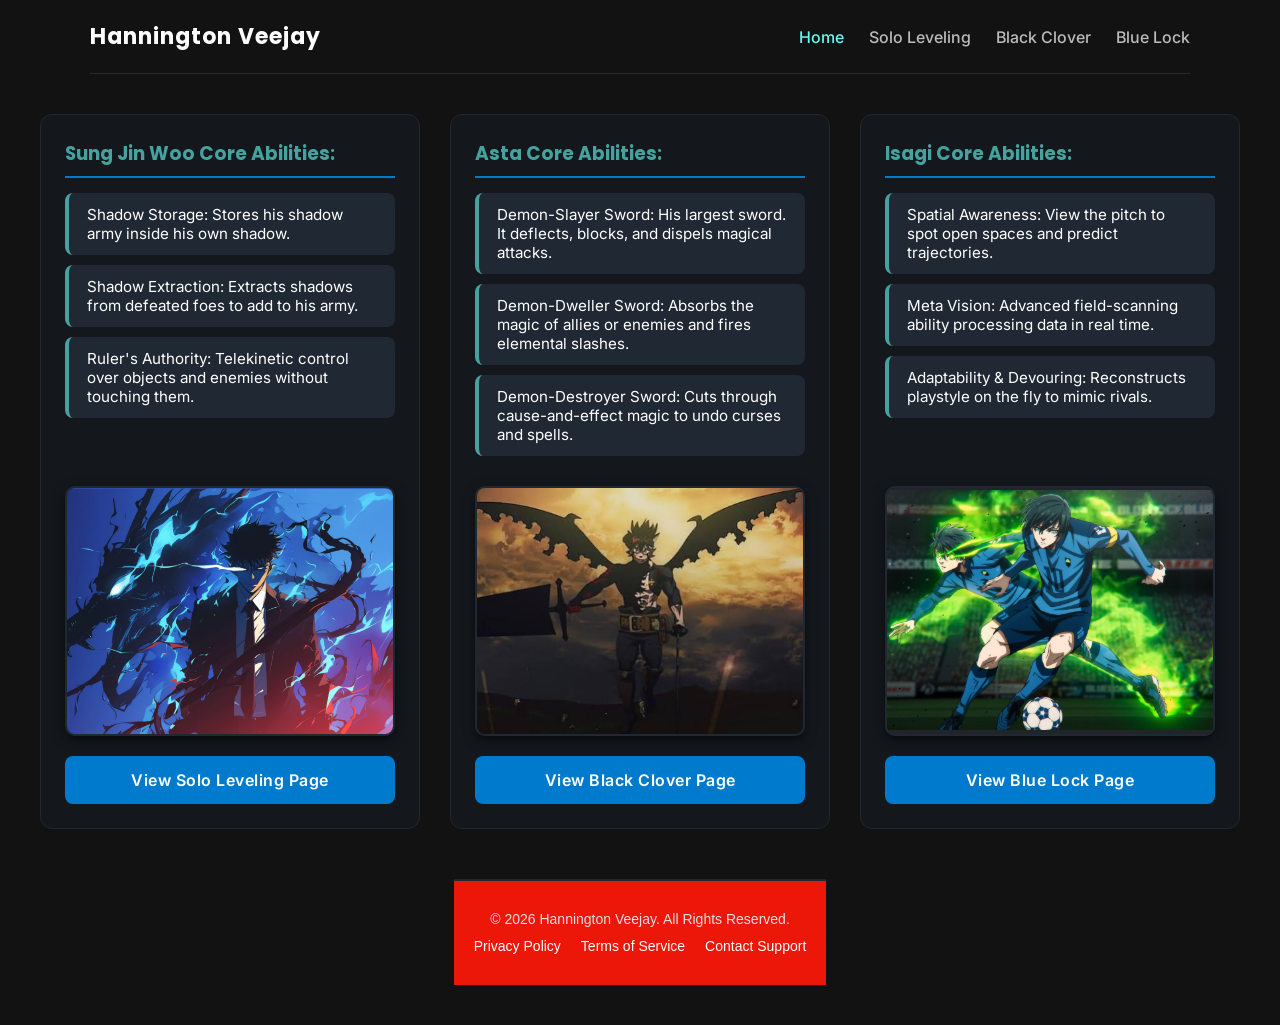
==== index.html @ d1676ecc "Add files via upload" ====
<!DOCTYPE html>
<html lang="en">
<head>
    <meta charset="UTF-8">
    <meta name="viewport" content="width=device-width, initial-scale=1.0">
    <meta name="description" content="Explore character profiles, abilities, and core stats for Sung Jin Woo (Solo Leveling), Asta (Black Clover), and Isagi (Blue Lock) on Hannington Veejay's Anime Dashboard.">
    <title>Anime Dashboard | Hannington Veejay</title>

    <link rel="preconnect" href="https://fonts.googleapis.com">
    <link rel="preconnect" href="https://fonts.gstatic.com" crossorigin>
    <link href="https://fonts.googleapis.com/css2?family=Inter:wght@400;500&family=Poppins:wght@600;700&display=swap" rel="stylesheet">
    
    <link rel="stylesheet" href="style-footer.css">
</head>
<body>

  <header class="navbar">
        <div class="logo">Hannington Veejay</div>
        <nav>
            <ul class="nav-links">
                <li><a href="index.html" class="active">Home</a></li>
                <li><a href="Solo-leveling.html">Solo Leveling</a></li>
                <li><a href="Black-clover.html">Black Clover</a></li>
                <li><a href="Blue-lock.html">Blue Lock</a></li>
            </ul>
        </nav>
  </header>
    
  <div class="dashboard-grid">

    <div class="card-container">
      <h3>Sung Jin Woo Core Abilities:</h3>
      <ul>
          <li>Shadow Storage: Stores his shadow army inside his own shadow.</li>
          <li>Shadow Extraction: Extracts shadows from defeated foes to add to his army.</li>
          <li>Ruler's Authority: Telekinetic control over objects and enemies without touching them.</li>
      </ul>
      <img src="Sung Jin Woo.PNG" alt="Sung Jin Woo">
      <a href="Solo-levelling.html" class="profile-btn">View Solo Leveling Page</a>
    </div>

    <div class="card-container">
      <h3>Asta Core Abilities:</h3>
      <ul>
          <li>Demon-Slayer Sword: His largest sword. It deflects, blocks, and dispels magical attacks.</li>
          <li>Demon-Dweller Sword: Absorbs the magic of allies or enemies and fires elemental slashes.</li>
          <li>Demon-Destroyer Sword: Cuts through cause-and-effect magic to undo curses and spells.</li>
      </ul>
      <img src="Asta.png" alt="Asta Profile Image">
      <a href="black-clover.html" class="profile-btn">View Black Clover Page</a>
    </div>

    <div class="card-container">
      <h3>Isagi Core Abilities:</h3>
      <ul>
          <li>Spatial Awareness: View the pitch to spot open spaces and predict trajectories.</li>
          <li>Meta Vision: Advanced field-scanning ability processing data in real time.</li>
          <li>Adaptability & Devouring: Reconstructs playstyle on the fly to mimic rivals.</li>
      </ul>
      <img src="Isagi.PNG" alt="Isagi Profile Image">
      <a href="blue-lock.html" class="profile-btn">View Blue Lock Page</a>
    </div>

  </div>

  <footer class="main-footer">
    <div class="footer-content">
      <p>&copy; 2026 Hannington Veejay. All Rights Reserved.</p>
      <ul class="footer-links">
        <li><a href="#">Privacy Policy</a></li>
        <li><a href="#">Terms of Service</a></li>
        <li><a href="#">Contact Support</a></li>
      </ul>
    </div>
  </footer>

</body>
</html>
---- style-footer.css ----
/* Google Fonts Import */
@import url('https://fonts.googleapis.com/css2?family=Inter:wght@400;500;600;700&family=Poppins:wght@600;700&display=swap');

/* Global Reset & Page Background */
* {
    box-sizing: border-box;
}

body {
    background-color: #121212;
    font-family: 'Inter', sans-serif;
    display: flex;
    flex-direction: column;
    align-items: center;
    min-height: 100vh;
    margin: 0;
    padding: 0 40px 40px 40px;
}

/* ================= NAVIGATION BAR ================= */
.navbar {
    width: 100%;
    max-width: 1100px; /* Aligned max-width with dashboard grid */
    display: flex;
    justify-content: space-between;
    align-items: center;
    padding: 20px 0;
    margin-bottom: 40px;
    border-bottom: 1px solid #2a2a2a;
}

.navbar .logo {
    color: #ffffff;
    font-family: 'Poppins', sans-serif;
    font-size: 22px;
    font-weight: 700;
    letter-spacing: 1px;
}

/* Nav Links - Isolated from global list styling */
.nav-links {
    display: flex;
    flex-direction: row;
    gap: 25px;
    list-style: none;
    margin: 0;
    padding: 0;
    align-items: center;
}

.nav-links li {
    background-color: transparent; /* Reset global li style */
    border: none;                  /* Reset global li style */
    padding: 0;                    /* Reset global li style */
    margin: 0;                     /* Reset global li style */
    width: auto;                   /* Override global width: 100% */
}

.nav-links a {
    color: #bbbbbb;
    text-decoration: none;
    font-size: 16px;
    font-weight: 500;
    transition: color 0.3s ease;
}

.nav-links a:hover, 
.nav-links a.active {
    color: #66fcf1;
}

/* ================= MAIN DASHBOARD GRID ================= */
.dashboard-grid {
    display: flex;
    flex-direction: row;
    gap: 30px;
    max-width: 1200px;
    width: 100%;
    justify-content: center;
    align-items: stretch;
    flex-wrap: wrap;
}

/* Individual Card Wrapper */

.card-container {
    /* Fixed: Wrapped the expression in calc() */
    flex: 1 1 calc(33.333% - 20px); 
    
    /* Reduced min-width slightly so 3 cards easily fit inside 1200px screens */
    min-width: 250px; 
    
    background-color: #14181d;
    border: 1px solid #1f2833;
    border-radius: 12px;
    padding: 24px;
    display: flex;
    flex-direction: column;
    justify-content: space-between;
    transition: border-color 0.3s ease, box-shadow 0.3s ease;
}

.card-container:hover {
    border-color: #45a29e;
    box-shadow: 0 8px 24px rgba(0, 0, 0, 0.5);
}

/* Headings */
h1 {
    color: #66fcf1;
    font-family: 'Poppins', sans-serif;
    font-size: 2.5rem;
    margin-bottom: 10px;
}

h2, h3 {
    font-family: 'Poppins', sans-serif;
    font-weight: 700;
    border-bottom: 2px solid #007acc;
    padding-bottom: 8px;
    margin-top: 0;
    margin-bottom: 15px;
    color: #45a29e;
    width: 100%;
}

/* Paragraph Text */
p {
    font-size: 1.1rem;
    color: #e0e0e0;
    margin-bottom: 25px;
}

/* Card Specific Lists */
.card-container ul {
    list-style: none;
    padding: 0;
    margin: 0 0 20px 0;
}

.card-container li {
    background-color: #1f2833;
    color: #ffffff;
    padding: 12px 18px;
    margin-bottom: 10px;
    border-radius: 8px;
    border-left: 4px solid #45a29e;
    width: 100%;
    font-size: 0.95rem;
}

/* Card Images */
img {
    border-radius: 10px;
    border: 2px solid #1f2833;
    margin-top: auto;
    width: 100%;
    height: 250px;
    object-fit: cover;
    box-shadow: 0 4px 12px rgba(0, 0, 0, 0.6);
    transition: transform 0.4s ease, box-shadow 0.4s ease, border-color 0.4s ease;
}

img:hover {
    transform: scale(1.02);
    border-color: #66fcf1;
    box-shadow: 0 0 25px rgba(102, 252, 241, 0.4);
}

/* Action Button */
.profile-btn {
    display: block;
    text-align: center;
    background-color: #007acc;
    color: #ffffff;
    text-decoration: none;
    padding: 14px 24px;
    margin-top: 20px;
    border-radius: 8px;
    font-family: 'Inter', sans-serif;
    font-weight: 600;
    font-size: 16px;
    letter-spacing: 0.5px;
    transition: background-color 0.3s ease, transform 0.2s ease, box-shadow 0.3s ease;
}

.profile-btn:hover {
    background-color: #005fa3;
    transform: translateY(-2px);
    box-shadow: 0 5px 15px rgba(0, 122, 204, 0.4);
}

.profile-btn:active {
    transform: translateY(0) scale(0.98);
}

/* ==========================================================================
   FOOTER STYLING
   ========================================================================== */
.main-footer {
    background-color: #ec1708; /* Slightly darker than the cards for depth */
    border-top: 2px solid #1f2833; /* A subtle divider line at the top */
    color: #5110e9; /* A soft, premium gold/muted color for footer text */
    padding: 30px 20px;
    margin-top: 50px; /* Pushes the footer down away from the cards */
    font-family: sans-serif;
}

.footer-content {
    max-width: 1200px;
    margin: 0 auto;
    display: flex;
    justify-content: space-between; /* Pushes copyright to left, links to right */
    align-items: center;
    flex-wrap: wrap; /* Allows wrapping on smaller screens */
    gap: 15px;
}

.footer-content p {
    margin: 0;
    font-size: 14px;
}

.footer-links {
    list-style: none;
    display: flex;
    gap: 20px;
    padding: 0;
    margin: 0;
}

.footer-links a {
    color: #ffffff;
    text-decoration: none;
    font-size: 14px;
    transition: color 0.3s ease;
}

/* Give the links a cool hover effect */
.footer-links a:hover {
    color: #0077ff; /* Matches your premium Real Madrid blue buttons! */
}

/* ==========================================================================
   RESPONSIVE DESIGN: Mobile Breakpoint (Screens smaller than 768px wide)
   ========================================================================== */
@media (max-width: 768px) {
    /* 1. Change the grid from a row to a column stack */
    .dashboard-grid {
        flex-direction: column;
        align-items: center; /* Center the cards horizontally on the screen */
        padding: 0 20px; /* Add side padding so cards don't touch the screen edges */
    }

    /* 2. Adjust card sizing for smaller screens */
    .card-container {
        max-width: 100%; /* Allow cards to span the full available width of the phone */
        width: 100%;
    }

    /* 3. Scale down the images slightly so they don't take up the whole phone view */
    .card-container img {
        height: 300px; /* Shorter height for comfortable mobile viewing */
    }
}

/* Add this inside your existing @media block */
    .footer-content {
        flex-direction: column;
        text-align: center;
        gap: 10px;
    }
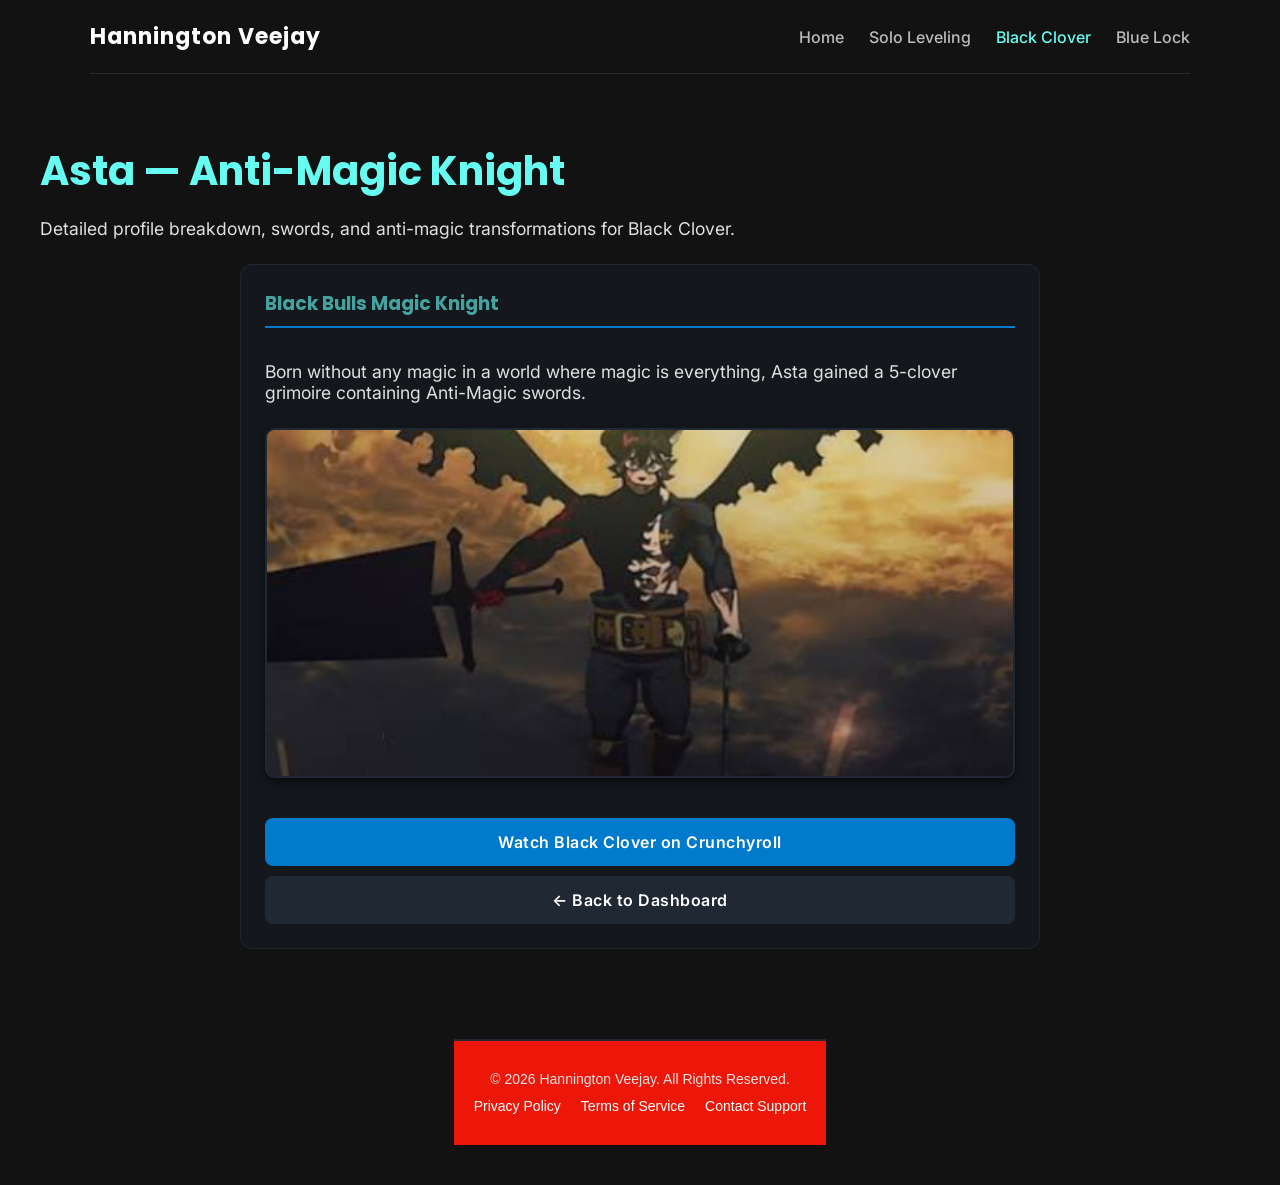
==== commit b258f77a: "Add Asta profile to index.html Updated the index.html file to include a detailed profile for Asta fr" ====
--- a/index.html
+++ b/index.html
@@ -3,8 +3,7 @@
 <head>
     <meta charset="UTF-8">
     <meta name="viewport" content="width=device-width, initial-scale=1.0">
-    <meta name="description" content="Explore character profiles, abilities, and core stats for Sung Jin Woo (Solo Leveling), Asta (Black Clover), and Isagi (Blue Lock) on Hannington Veejay's Anime Dashboard.">
-    <title>Anime Dashboard | Hannington Veejay</title>
+    <title>Black Clover | Asta Profile</title>
 
     <link rel="preconnect" href="https://fonts.googleapis.com">
     <link rel="preconnect" href="https://fonts.gstatic.com" crossorigin>
@@ -18,50 +17,28 @@
         <div class="logo">Hannington Veejay</div>
         <nav>
             <ul class="nav-links">
-                <li><a href="index.html" class="active">Home</a></li>
+                <li><a href="index.html">Home</a></li>
                 <li><a href="Solo-leveling.html">Solo Leveling</a></li>
-                <li><a href="Black-clover.html">Black Clover</a></li>
+                <li><a href="Black-clover.html" class="active">Black Clover</a></li>
                 <li><a href="Blue-lock.html">Blue Lock</a></li>
             </ul>
         </nav>
   </header>
-    
-  <div class="dashboard-grid">
 
-    <div class="card-container">
-      <h3>Sung Jin Woo Core Abilities:</h3>
-      <ul>
-          <li>Shadow Storage: Stores his shadow army inside his own shadow.</li>
-          <li>Shadow Extraction: Extracts shadows from defeated foes to add to his army.</li>
-          <li>Ruler's Authority: Telekinetic control over objects and enemies without touching them.</li>
-      </ul>
-      <img src="Sung Jin Woo.PNG" alt="Sung Jin Woo">
-      <a href="Solo-levelling.html" class="profile-btn">View Solo Leveling Page</a>
+  <main style="max-width: 1200px; width: 100%; color: #e0e0e0; margin-bottom: 40px;">
+    <h1>Asta — Anti-Magic Knight</h1>
+    <p>Detailed profile breakdown, swords, and anti-magic transformations for Black Clover.</p>
+
+    <div class="card-container" style="max-width: 800px; margin: 0 auto;">
+      <h3>Black Bulls Magic Knight</h3>
+      <p>Born without any magic in a world where magic is everything, Asta gained a 5-clover grimoire containing Anti-Magic swords.</p>
+      
+      <img src="Asta.png" alt="Asta Profile Image" style="height: 350px; margin-bottom: 20px;">
+
+      <a href="https://www.crunchyroll.com" target="_blank" class="profile-btn">Watch Black Clover on Crunchyroll</a>
+      <a href="index.html" class="profile-btn" style="background-color: #1f2833; margin-top: 10px;">← Back to Dashboard</a>
     </div>
-
-    <div class="card-container">
-      <h3>Asta Core Abilities:</h3>
-      <ul>
-          <li>Demon-Slayer Sword: His largest sword. It deflects, blocks, and dispels magical attacks.</li>
-          <li>Demon-Dweller Sword: Absorbs the magic of allies or enemies and fires elemental slashes.</li>
-          <li>Demon-Destroyer Sword: Cuts through cause-and-effect magic to undo curses and spells.</li>
-      </ul>
-      <img src="Asta.png" alt="Asta Profile Image">
-      <a href="black-clover.html" class="profile-btn">View Black Clover Page</a>
-    </div>
-
-    <div class="card-container">
-      <h3>Isagi Core Abilities:</h3>
-      <ul>
-          <li>Spatial Awareness: View the pitch to spot open spaces and predict trajectories.</li>
-          <li>Meta Vision: Advanced field-scanning ability processing data in real time.</li>
-          <li>Adaptability & Devouring: Reconstructs playstyle on the fly to mimic rivals.</li>
-      </ul>
-      <img src="Isagi.PNG" alt="Isagi Profile Image">
-      <a href="blue-lock.html" class="profile-btn">View Blue Lock Page</a>
-    </div>
-
-  </div>
+  </main>
 
   <footer class="main-footer">
     <div class="footer-content">
@@ -75,4 +52,4 @@
   </footer>
 
 </body>
-</html>+</html>
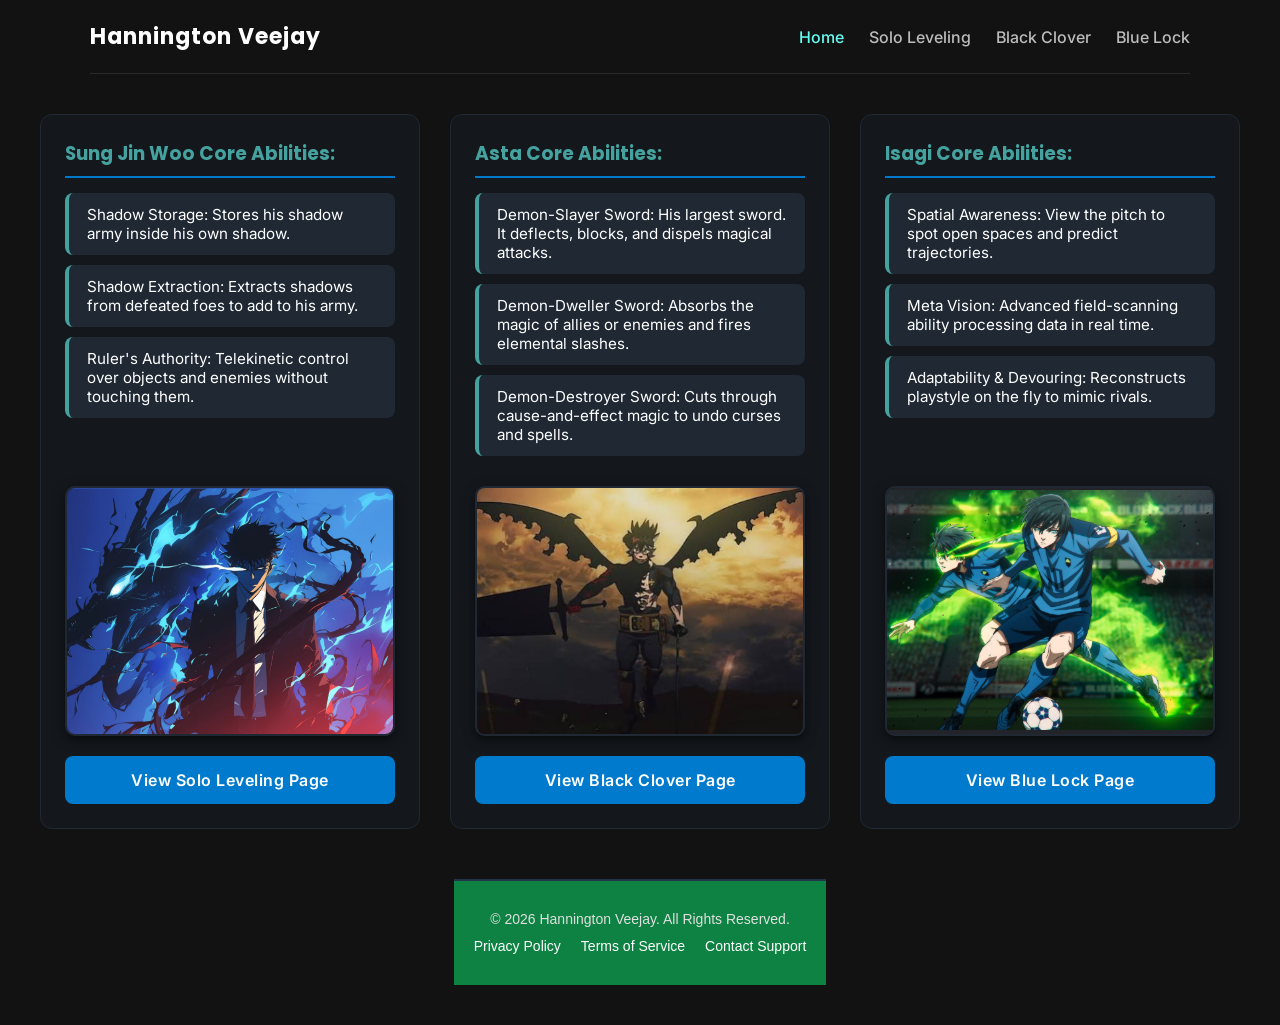
==== commit f50492e5: "Add files via upload" ====
--- a/index.html
+++ b/index.html
@@ -3,7 +3,8 @@
 <head>
     <meta charset="UTF-8">
     <meta name="viewport" content="width=device-width, initial-scale=1.0">
-    <title>Black Clover | Asta Profile</title>
+    <meta name="description" content="Explore character profiles, abilities, and core stats for Sung Jin Woo (Solo Leveling), Asta (Black Clover), and Isagi (Blue Lock) on Hannington Veejay's Anime Dashboard.">
+    <title>Anime Dashboard | Hannington Veejay</title>
 
     <link rel="preconnect" href="https://fonts.googleapis.com">
     <link rel="preconnect" href="https://fonts.gstatic.com" crossorigin>
@@ -17,28 +18,50 @@
         <div class="logo">Hannington Veejay</div>
         <nav>
             <ul class="nav-links">
-                <li><a href="index.html">Home</a></li>
+                <li><a href="index.html" class="active">Home</a></li>
                 <li><a href="Solo-leveling.html">Solo Leveling</a></li>
-                <li><a href="Black-clover.html" class="active">Black Clover</a></li>
+                <li><a href="Black-clover.html">Black Clover</a></li>
                 <li><a href="Blue-lock.html">Blue Lock</a></li>
             </ul>
         </nav>
   </header>
+    
+  <div class="dashboard-grid">
 
-  <main style="max-width: 1200px; width: 100%; color: #e0e0e0; margin-bottom: 40px;">
-    <h1>Asta — Anti-Magic Knight</h1>
-    <p>Detailed profile breakdown, swords, and anti-magic transformations for Black Clover.</p>
+    <div class="card-container">
+      <h3>Sung Jin Woo Core Abilities:</h3>
+      <ul>
+          <li>Shadow Storage: Stores his shadow army inside his own shadow.</li>
+          <li>Shadow Extraction: Extracts shadows from defeated foes to add to his army.</li>
+          <li>Ruler's Authority: Telekinetic control over objects and enemies without touching them.</li>
+      </ul>
+      <img src="Sung Jin Woo.PNG" alt="Sung Jin Woo">
+      <a href="Solo-leveling.html" class="profile-btn">View Solo Leveling Page</a>
+    </div>
 
-    <div class="card-container" style="max-width: 800px; margin: 0 auto;">
-      <h3>Black Bulls Magic Knight</h3>
-      <p>Born without any magic in a world where magic is everything, Asta gained a 5-clover grimoire containing Anti-Magic swords.</p>
-      
-      <img src="Asta.png" alt="Asta Profile Image" style="height: 350px; margin-bottom: 20px;">
+    <div class="card-container">
+      <h3>Asta Core Abilities:</h3>
+      <ul>
+          <li>Demon-Slayer Sword: His largest sword. It deflects, blocks, and dispels magical attacks.</li>
+          <li>Demon-Dweller Sword: Absorbs the magic of allies or enemies and fires elemental slashes.</li>
+          <li>Demon-Destroyer Sword: Cuts through cause-and-effect magic to undo curses and spells.</li>
+      </ul>
+      <img src="Asta.png" alt="Asta Profile Image">
+      <a href="Black-clover.html" class="profile-btn">View Black Clover Page</a>
+    </div>
 
-      <a href="https://www.crunchyroll.com" target="_blank" class="profile-btn">Watch Black Clover on Crunchyroll</a>
-      <a href="index.html" class="profile-btn" style="background-color: #1f2833; margin-top: 10px;">← Back to Dashboard</a>
+    <div class="card-container">
+      <h3>Isagi Core Abilities:</h3>
+      <ul>
+          <li>Spatial Awareness: View the pitch to spot open spaces and predict trajectories.</li>
+          <li>Meta Vision: Advanced field-scanning ability processing data in real time.</li>
+          <li>Adaptability & Devouring: Reconstructs playstyle on the fly to mimic rivals.</li>
+      </ul>
+      <img src="Isagi.PNG" alt="Isagi Profile Image">
+      <a href="Blue-lock.html" class="profile-btn">View Blue Lock Page</a>
     </div>
-  </main>
+
+  </div>
 
   <footer class="main-footer">
     <div class="footer-content">
@@ -52,4 +75,4 @@
   </footer>
 
 </body>
-</html>
+</html>
--- a/style-footer.css
+++ b/style-footer.css
@@ -198,8 +198,8 @@
    FOOTER STYLING
    ========================================================================== */
 .main-footer {
-    background-color: #ec1708; /* Slightly darker than the cards for depth */
-    border-top: 2px solid #1f2833; /* A subtle divider line at the top */
+    background-color: #08ec6f83; /* Slightly darker than the cards for depth */
+    border-top: 2px solid #243549; /* A subtle divider line at the top */
     color: #5110e9; /* A soft, premium gold/muted color for footer text */
     padding: 30px 20px;
     margin-top: 50px; /* Pushes the footer down away from the cards */
